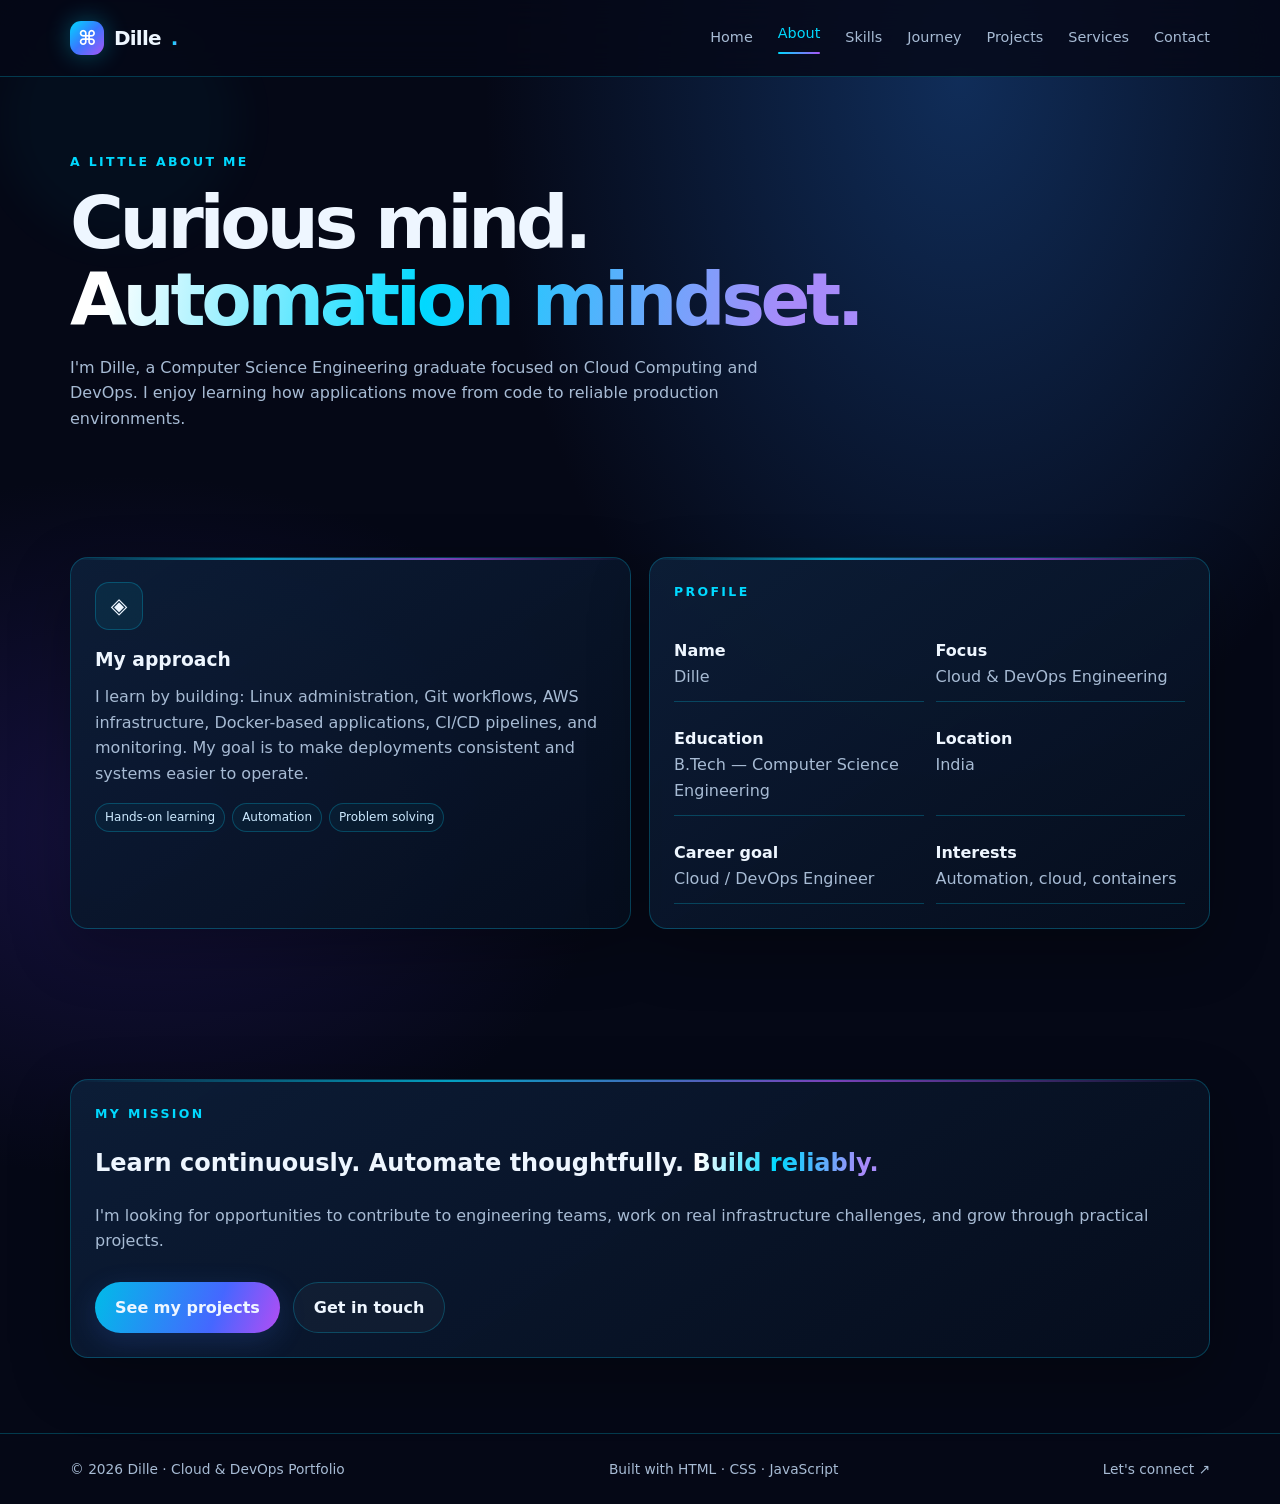
==== about.html @ 9fa3e23a "my-porfolio" ====
<!DOCTYPE html>
<html lang="en">
<head>
    <meta charset="UTF-8">
    <meta name="viewport" content="width=device-width, initial-scale=1.0">
    <meta name="theme-color" content="#050816">
    <meta name="description" content="Dille's Cloud and DevOps Engineer portfolio">
    <title>About | Dille — DevOps Engineer</title>
    <link rel="stylesheet" href="style.css">
</head>
<body>
    <div class="cursor-glow"></div>
    
    <!-- Navbar Header section -->
    <header class="navbar">
        <div class="container nav-inner">
            <a class="brand" href="index.html">
                <span class="brand-mark">⌘</span>Dille<span class="gradient">.</span>
            </a>
            <nav class="nav-links" aria-label="Main navigation">
                <a class="" href="index.html">Home</a>
                <a class="active" href="about.html">About</a>
                <a class="" href="skills.html">Skills</a>
                <a class="" href="journey.html">Journey</a>
                <a class="" href="projects.html">Projects</a>
                <a class="" href="services.html">Services</a>
                <a class="" href="contact.html">Contact</a>
            </nav>
            <button class="menu-btn" aria-label="Toggle navigation" aria-expanded="false">☰</button>
        </div>
    </header>

    <!-- Main Content Area -->
    <main>
        <!-- Page Hero Section -->
        <section class="container page-hero reveal">
            <div class="eyebrow">A little about me</div>
            <h1>Curious mind.<br><span class="gradient">Automation mindset.</span></h1>
            <p>I'm Dille, a Computer Science Engineering graduate focused on Cloud Computing and DevOps. I enjoy learning how applications move from code to reliable production environments.</p>
        </section>

        <!-- Two-Column Profile & Approach Grid -->
        <section class="container section">
            <div class="grid two">
                <!-- Approach Card -->
                <article class="card reveal">
                    <div class="icon-box">◈</div>
                    <h3>My approach</h3>
                    <p>I learn by building: Linux administration, Git workflows, AWS infrastructure, Docker-based applications, CI/CD pipelines, and monitoring. My goal is to make deployments consistent and systems easier to operate.</p>
                    <div class="tags">
                        <span class="tag">Hands-on learning</span>
                        <span class="tag">Automation</span>
                        <span class="tag">Problem solving</span>
                    </div>
                </article>

                <!-- Profile List Card -->
                <article class="card reveal">
                    <div class="eyebrow">Profile</div>
                    <div class="profile-list">
                        <div class="profile-item"><strong>Name</strong>Dille</div>
                        <div class="profile-item"><strong>Focus</strong>Cloud & DevOps Engineering</div>
                        <div class="profile-item"><strong>Education</strong>B.Tech — Computer Science Engineering</div>
                        <div class="profile-item"><strong>Location</strong>India</div>
                        <div class="profile-item"><strong>Career goal</strong>Cloud / DevOps Engineer</div>
                        <div class="profile-item"><strong>Interests</strong>Automation, cloud, containers</div>
                    </div>
                </article>
            </div>
        </section>

        <!-- Mission & Call to Action Section -->
        <section class="container section">
            <div class="card reveal">
                <div class="eyebrow">My mission</div>
                <h2>Learn continuously. Automate thoughtfully. <span class="gradient">Build reliably.</span></h2>
                <p>I'm looking for opportunities to contribute to engineering teams, work on real infrastructure challenges, and grow through practical projects.</p>
                <div class="actions">
                    <a class="btn primary" href="projects.html">See my projects</a>
                    <a class="btn" href="contact.html">Get in touch</a>
                </div>
            </div>
        </section>
    </main>

    <!-- Footer section -->
    <footer class="footer">
        <div class="container footer-inner">
            <span>© <span data-year>2026</span> Dille · Cloud &amp; DevOps Portfolio</span>
            <span>Built with HTML · CSS · JavaScript</span>
            <a href="contact.html">Let's connect ↗</a>
        </div>
    </footer>

    <script src="script.js"></script>
</body>
</html>
---- style.css ----
:root {
    --bg: #050816;
    --panel: #0b1428;
    --panel2: #0a1d36;
    --text: #eef6ff;
    --muted: #a7bbd4;
    --cyan: #00d9ff;
    --blue: #3977ff;
    --purple: #a855f7;
    --line: rgba(0,217,255,.24);
    --shadow: 0 20px 60px rgba(0,0,0,.3);
}

* {
    box-sizing: border-box;
}

html {
    scroll-behavior: smooth;
}

body {
    margin: 0;
    background: radial-gradient(ellipse at 75% 5%, #102d59 0, transparent 35%), 
                radial-gradient(ellipse at 10% 55%, #15113e 0, transparent 30%), 
                var(--bg);
    color: var(--text);
    font-family: Inter, ui-sans-serif, system-ui, -apple-system, Segoe UI, Arial, sans-serif;
    line-height: 1.6;
    overflow-x: hidden;
}



a {
    color: inherit;
    text-decoration: none;
}

.container {
    width: min(1140px, 92%);
    margin: auto;
}

.navbar {
    position: sticky;
    top: 0;
    z-index: 10;
    background: rgba(5, 8, 22, .82);
    backdrop-filter: blur(18px);
    border-bottom: 1px solid var(--line);
}

.nav-inner {
    min-height: 76px;
    display: flex;
    align-items: center;
    justify-content: space-between;
    gap: 20px;
}

.brand {
    font-weight: 850;
    font-size: 1.25rem;
    letter-spacing: -.04em;
    display: flex;
    align-items: center;
    gap: 10px;
}

.brand-mark {
    display: grid;
    place-items: center;
    width: 34px;
    height: 34px;
    border-radius: 11px;
    background: linear-gradient(135deg, var(--cyan), var(--blue), var(--purple));
    color: #fff;
    box-shadow: 0 0 25px #00d9ff55;
}

.nav-links {
    display: flex;
    gap: clamp(10px, 2vw, 25px);
    align-items: center;
}

.nav-links a {
    font-size: .9rem;
    color: var(--muted);
    transition: .25s;
}

.nav-links a:hover,
.nav-links a.active {
    color: var(--cyan);
}

.nav-links a.active:after {
    content: "";
    display: block;
    height: 2px;
    background: linear-gradient(90deg, var(--cyan), var(--purple));
    margin-top: 6px;
    border-radius: 5px;
}

.menu-btn {
    display: none;
    background: transparent;
    color: var(--text);
    border: 1px solid var(--line);
    border-radius: 10px;
    padding: 8px 12px;
    font-size: 1.1rem;
}

.hero {
    min-height: 78vh;
    display: grid;
    grid-template-columns: 1.05fr .95fr;
    align-items: center;
    gap: 50px;
    padding: 70px 0 55px;
}

.eyebrow {
    color: var(--cyan);
    font-size: .78rem;
    font-weight: 800;
    text-transform: uppercase;
    letter-spacing: .19em;
}

.hero h1 {
    font-size: clamp(3.2rem, 7vw, 6rem);
    line-height: .98;
    letter-spacing: -.07em;
    margin: 18px 0;
}

.gradient {
    background: linear-gradient(100deg, #fff 5%, var(--cyan) 45%, #a78bfa 90%);
    -webkit-background-clip: text;
    background-clip: text;
    color: transparent;
}

.hero h2 {
    font-size: clamp(1.3rem, 2.5vw, 2rem);
    margin: 0 0 15px;
}

.lead {
    max-width: 600px;
    color: var(--muted);
    font-size: 1.05rem;
}

.actions {
    display: flex;
    gap: 13px;
    flex-wrap: wrap;
    margin-top: 28px;
}

.btn {
    display: inline-flex;
    align-items: center;
    justify-content: center;
    gap: 9px;
    border-radius: 999px;
    padding: 12px 20px;
    font-weight: 750;
    border: 1px solid var(--line);
    transition: transform .25s, box-shadow .25s;
    background: rgba(255, 255, 255, .03);
    color: var(--text);
    cursor: pointer;
}

.btn.primary {
    border: 0;
    background: linear-gradient(110deg, #00bce8, #4567ff 65%, #b34df4);
    box-shadow: 0 8px 28px #3977ff30;
}

.btn:hover {
    transform: translateY(-3px);
    box-shadow: 0 10px 30px #00d9ff2b;
}

.hero-art {
    min-height: 420px;
    position: relative;
    display: grid;
    place-items: center;
}

.orb {
    position: absolute;
    width: min(360px, 75vw);
    aspect-ratio: 1;
    border-radius: 50%;
    background: radial-gradient(circle at 35% 25%, #164e8a, #0b1740 55%, #070b19 72%);
    border: 1px solid #00d9ff44;
    box-shadow: 0 0 90px #006aff22, inset 0 0 60px #00d9ff15;
    animation: float 6s ease-in-out infinite;
}

.orb:before,
.orb:after {
    content: "";
    position: absolute;
    inset: 12%;
    border: 1px solid #00d9ff55;
    border-radius: 50%;
    transform: rotateX(67deg) rotateZ(-25deg);
}

.orb:after {
    inset: 1%;
    transform: rotateX(67deg) rotateZ(35deg);
    border-color: #a855f766;
}

.server-stack {
    position: relative;
    z-index: 1;
    display: grid;
    gap: 12px;
    transform: perspective(800px) rotateY(-9deg);
}

.server {
    width: 250px;
    padding: 16px 18px;
    border: 1px solid #00d9ff75;
    border-radius: 14px;
    background: linear-gradient(115deg, #102d50ee, #071326f5);
    box-shadow: 0 10px 35px #0008;
    display: flex;
    align-items: center;
    gap: 14px;
    animation: float 5s ease-in-out infinite;
}

.server:nth-child(2) {
    margin-left: 28px;
    animation-delay: -1.2s;
}

.server:nth-child(3) {
    margin-left: 56px;
    animation-delay: -2.2s;
}

.server-icon {
    font-size: 1.5rem;
    color: var(--cyan);
}

.server strong {
    display: block;
}

.server small {
    color: var(--muted);
}

.sidebar {
    margin-left: auto;
    width: 8px;
    height: 8px;
    border-radius: 50%;
    background: #41f5a5;
    box-shadow: 0 0 12px #41f5a5;
}

.tech-strip {
    display: flex;
    justify-content: space-between;
    gap: 16px;
    flex-wrap: wrap;
    padding: 24px 0;
    border-top: 1px solid var(--line);
    border-bottom: 1px solid var(--line);
    color: var(--muted);
    font-weight: 750;
}


.tech-strip span {
    color: #cce6ff;
}

/* Base Layout Sections */
.section {
    padding: 75px 0;
}

.section-head {
    margin-bottom: 28px;
}

.section-head h1,
.section-head h2 {
    font-size: clamp(2rem, 4vw, 3rem);
    letter-spacing: -.05em;
    line-height: 1.1;
    margin: 8px 0;
}

.section-head p {
    color: var(--muted);
    max-width: 700px;
}

/* Layout Grids */
.grid {
    display: grid;
    grid-template-columns: repeat(3, 1fr);
    gap: 18px;
}

.grid.two {
    grid-template-columns: repeat(2, 1fr);
}

/* UI Cards and Elements */
.card {
    position: relative;
    padding: 24px;
    border: 1px solid var(--line);
    border-radius: 18px;
    background: linear-gradient(145deg, rgba(13, 31, 57, .9), rgba(6, 14, 30, .92));
    box-shadow: var(--shadow);
    transition: transform .25s, border-color .25s;
    overflow: hidden;
}

.card:before {
    content: "";
    position: absolute;
    inset: 0 auto auto 0;
    width: 100%;
    height: 2px;
    background: linear-gradient(90deg, transparent, var(--cyan), var(--purple), transparent);
    opacity: .7;
}

.card:hover {
    transform: translateY(-5px);
    border-color: #00d9ff77;
}

.icon-box {
    width: 48px;
    height: 48px;
    display: grid;
    place-items: center;
    background: #00d9ff12;
    border: 1px solid var(--line);
    border-radius: 14px;
    font-size: 1.35rem;
    margin-bottom: 15px;
}

.card h3 {
    margin: 4px 0 9px;
}

.card p {
    color: var(--muted);
    margin: 0;
}

/* Component Badges and Subsections */
.tags {
    display: flex;
    flex-wrap: wrap;
    gap: 7px;
    margin-top: 16px;
}

.tag {
    font-size: .75rem;
    border: 1px solid var(--line);
    color: #cdeaff;
    background: #00d9ff0a;
    border-radius: 999px;
    padding: 4px 9px;
}

.page-hero {
    padding: 75px 0 35px;
}

.page-hero h1 {
    font-size: clamp(2.7rem, 6vw, 4.6rem);
    letter-spacing: -.06em;
    line-height: 1.05;
    margin: 12px 0;
}

.page-hero p {
    color: var(--muted);
    max-width: 700px;
}

/* Profile List Configurations */
.profile-list {
    display: grid;
    grid-template-columns: repeat(2, 1fr);
    gap: 12px;
    margin-top: 24px;
}

.profile-item {
    border-bottom: 1px solid var(--line);
    padding: 12px 0;
    color: var(--muted);
}

.profile-item strong {
    color: var(--text);
    display: block;
}

/* Interactive Components & Timelines */
.timeline {
    position: relative;
    margin: 25px 0 0 13px;
    padding-left: 30px;
    border-left: 1px solid #00d9ff77;
}

.timeline-item {
    position: relative;
    padding: 0 0 30px;
}

.timeline-item:before {
    content: "";
    position: absolute;
    left: -37px;
    top: 6px;
    width: 13px;
    height: 13px;
    border-radius: 50%;
    background: var(--cyan);
    box-shadow: 0 0 16px #00d9ff;
}

.timeline-item .date {
    color: var(--cyan);
    font-size: .8rem;
    font-weight: 800;
    letter-spacing: .08em;
}

.timeline-item h3 {
    margin: 5px 0;
}

.skill-row {
    display: flex;
    align-items: center;
    justify-content: space-between;
    gap: 15px;
}

.skillbar {
    height: 7px;
    border-radius: 10px;
    background: #ffffff12;
    margin-top: 12px;
    overflow: hidden;
}

.skillbar span {
    display: block;
    height: 100%;
    border-radius: 10px;
    background: linear-gradient(90deg, var(--cyan), var(--blue), var(--purple));
    width: var(--level);
    animation: grow 1.3s ease both;
}

.project-top {
    display: flex;
    align-items: center;
    justify-content: space-between;
    gap: 12px;
}

.project-symbol {
    font-size: 1.7rem;
}

.project-link {
    color: var(--cyan);
    font-size: .9rem;
    font-weight: 750;
    display: inline-block;
    margin-top: 17px;
}

/* Form and Contact Components */
.contact-layout {
    display: grid;
    grid-template-columns: .8fr 1.2fr;
    gap: 25px;
}

.contact-method {
    padding: 15px 0;
    border-bottom: 1px solid var(--line);
    color: var(--muted);
}

.contact-method strong {
    display: block;
    color: var(--text);
}

form {
    display: grid;
    gap: 13px;
}

label {
    font-size: .86rem;
    color: #d7e8fa;
}

input,
textarea {
    width: 100%;
    padding: 13px 14px;
    border-radius: 11px;
    border: 1px solid #244365;
    background: #061023;
    color: var(--text);
    font: inherit;
    outline: none;
}

input:focus,
textarea:focus {
    border-color: var(--cyan);
    box-shadow: 0 0 0 3px #00d9ff13;
}

textarea {
    min-height: 135px;
    resize: vertical;
}

.notice {
    color: var(--muted);
    font-size: .83rem;
}

/* Footer & Global Decorative Items */
.footer {
    border-top: 1px solid var(--line);
    padding: 24px 0;
    color: var(--muted);
    font-size: .86rem;
}

.footer-inner {
    display: flex;
    justify-content: space-between;
    gap: 14px;
    flex-wrap: wrap;
}

.reveal {
    opacity: 0;
    transform: translateY(18px);
    transition: opacity .7s ease, transform .7s ease;
}

.reveal.visible {
    opacity: 1;
    transform: none;
}

.cursor-glow {
    position: fixed;
    width: 240px;
    height: 240px;
    border-radius: 50%;
    background: #00d9ff08;
    pointer-events: none;
    z-index: -1;
    filter: blur(20px);
}

.socials {
    display: flex;
    gap: 10px;
    margin-top: 24px;
}

.socials a {
    border: 1px solid var(--line);
    border-radius: 10px;
    padding: 8px 12px;
    color: var(--muted);
}

.socials a:hover {
    color: var(--cyan);
    border-color: var(--cyan);
}

/* Core Animations */
@keyframes float {
    0%, 100% {
        transform: translateY(0);
    }
    50% {
        transform: translateY(-12px);
    }
}

@keyframes grow {
    from {
        width: 0;
    }
    to {
        width: var(--level);
    }
}

/* Media Queries (Responsive Styling) */
@media(max-width: 850px) {
    .nav-links {
        display: none;
        position: absolute;
        left: 4%;
        right: 4%;
        top: 70px;
        padding: 18px;
        background: #081226;
        border: 1px solid var(--line);
        border-radius: 16px;
        flex-direction: column;
        align-items: stretch;
    }

    .nav-links.open {
        display: flex;
    }

    .nav-links a {
        padding: 7px;
    }

    .menu-btn {
        display: block;
    }

    .hero {
        grid-template-columns: 1fr;
        gap: 20px;
        padding-top: 50px;
    }

    .hero-art {
        min-height: 350px;
    }

    .grid {
        grid-template-columns: repeat(2, 1fr);
    }

    .contact-layout {
        grid-template-columns: 1fr;
    }

    .tech-strip {
        justify-content: center;
    }
}

@media(max-width: 560px) {
    .grid,
    .grid.two {
        grid-template-columns: 1fr;
    }

    .profile-list {
        grid-template-columns: 1fr;
    }

    .hero h1 {
        font-size: 3.5rem;
    }

    .hero-art {
        min-height: 300px;
    }

    .server {
        width: 220px;
    }

    .server:nth-child(2) {
        margin-left: 16px;
    }

    .server:nth-child(3) {
        margin-left: 32px;
    }

    .section {
        padding: 55px 0;
    }

    .page-hero {
        padding-top: 55px;
    }
}
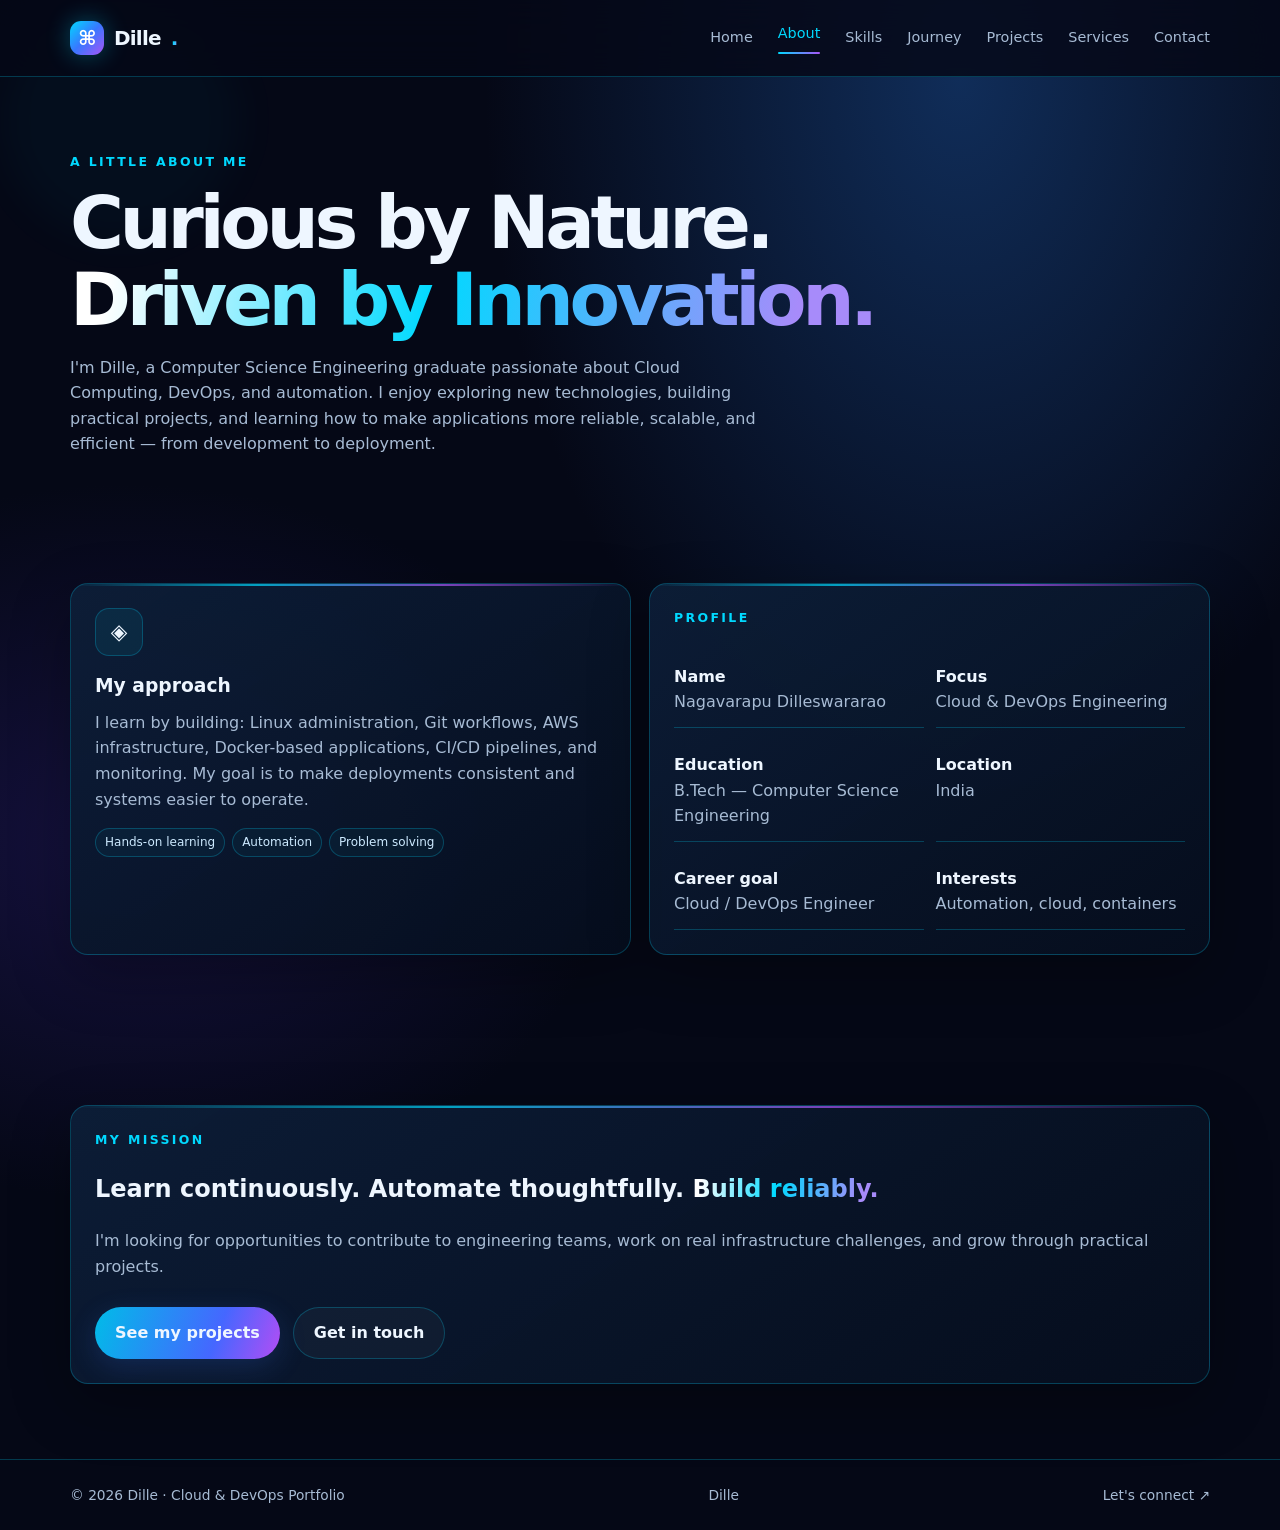
==== commit 0a4a6b89: "contact.html" ====
--- a/about.html
+++ b/about.html
@@ -35,8 +35,8 @@
         <!-- Page Hero Section -->
         <section class="container page-hero reveal">
             <div class="eyebrow">A little about me</div>
-            <h1>Curious mind.<br><span class="gradient">Automation mindset.</span></h1>
-            <p>I'm Dille, a Computer Science Engineering graduate focused on Cloud Computing and DevOps. I enjoy learning how applications move from code to reliable production environments.</p>
+            <h1>Curious by Nature.<br><span class="gradient"> Driven by Innovation.</span></h1>
+            <p>I'm Dille, a Computer Science Engineering graduate passionate about Cloud Computing, DevOps, and automation. I enjoy exploring new technologies, building practical projects, and learning how to make applications more reliable, scalable, and efficient — from development to deployment.</p>
         </section>
 
         <!-- Two-Column Profile & Approach Grid -->
@@ -58,7 +58,7 @@
                 <article class="card reveal">
                     <div class="eyebrow">Profile</div>
                     <div class="profile-list">
-                        <div class="profile-item"><strong>Name</strong>Dille</div>
+                        <div class="profile-item"><strong>Name</strong>Nagavarapu Dilleswararao</div>
                         <div class="profile-item"><strong>Focus</strong>Cloud & DevOps Engineering</div>
                         <div class="profile-item"><strong>Education</strong>B.Tech — Computer Science Engineering</div>
                         <div class="profile-item"><strong>Location</strong>India</div>
@@ -87,7 +87,7 @@
     <footer class="footer">
         <div class="container footer-inner">
             <span>© <span data-year>2026</span> Dille · Cloud &amp; DevOps Portfolio</span>
-            <span>Built with HTML · CSS · JavaScript</span>
+            <span>Dille</span>
             <a href="contact.html">Let's connect ↗</a>
         </div>
     </footer>
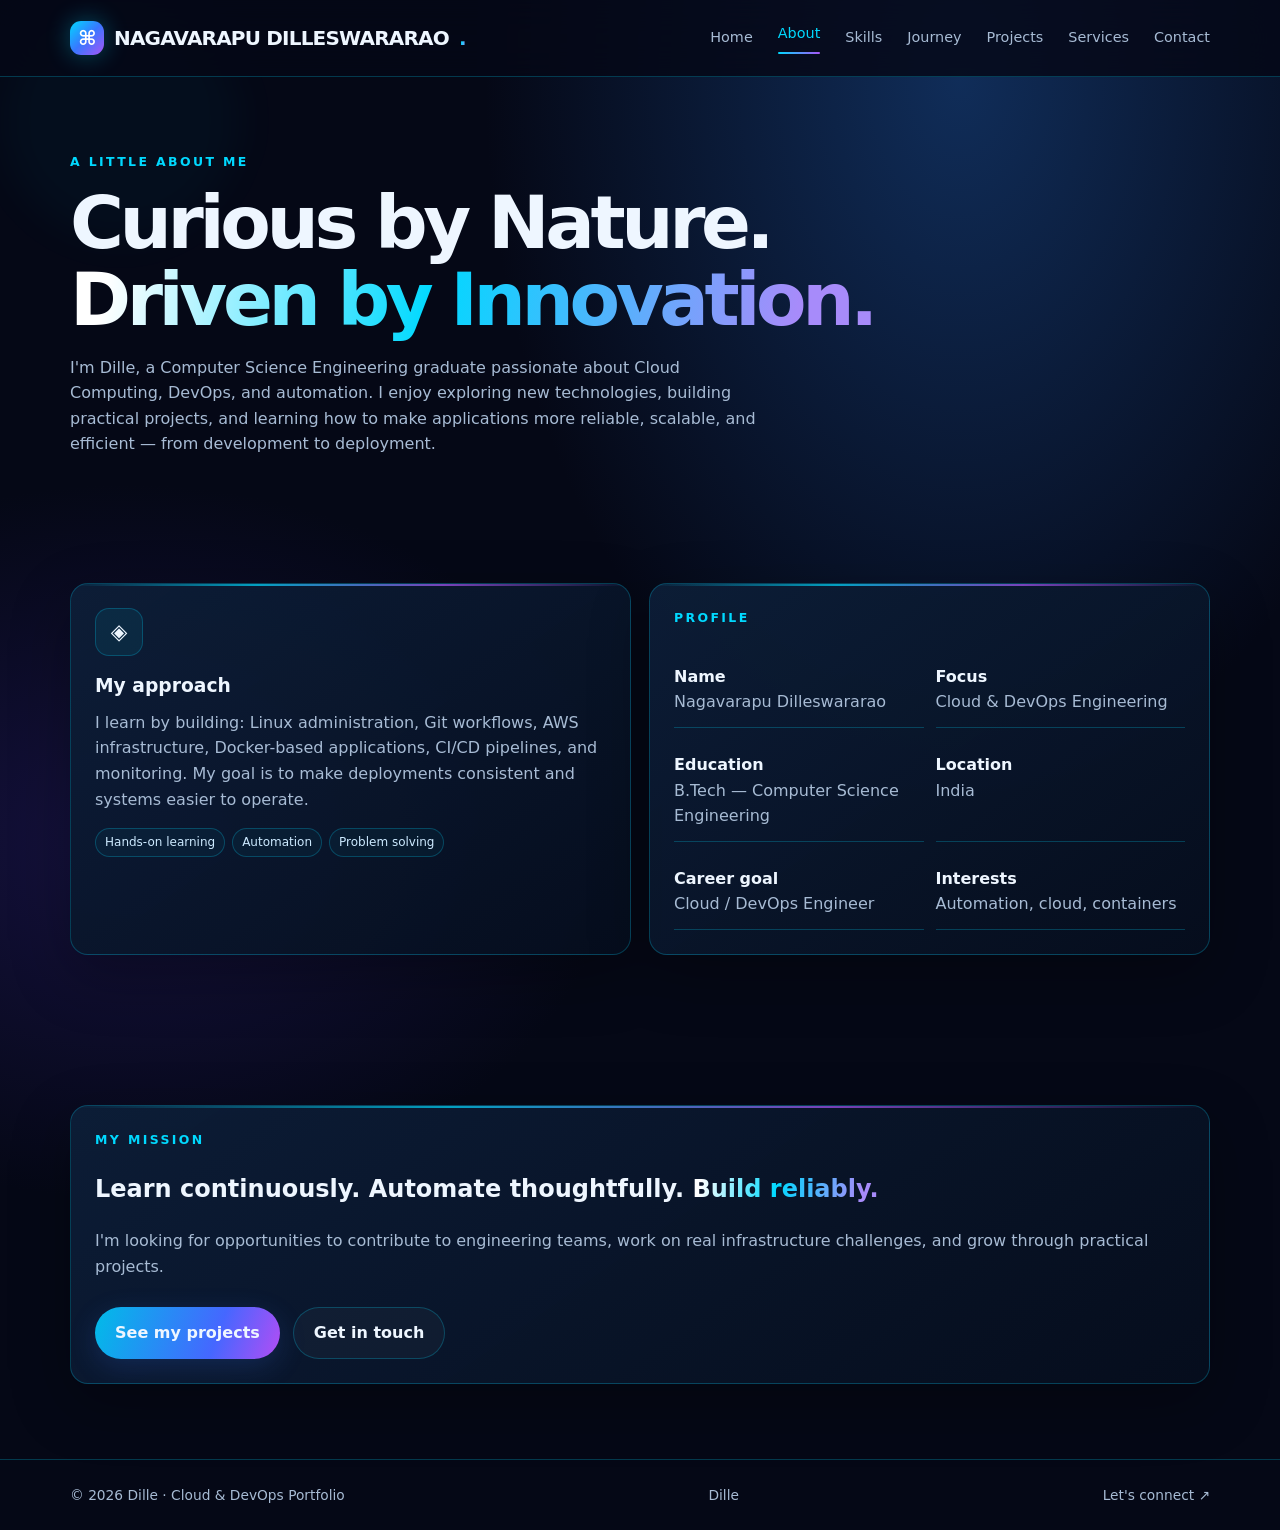
==== commit 70f991dd: "contact.html" ====
--- a/about.html
+++ b/about.html
@@ -15,7 +15,7 @@
     <header class="navbar">
         <div class="container nav-inner">
             <a class="brand" href="index.html">
-                <span class="brand-mark">⌘</span>Dille<span class="gradient">.</span>
+                <span class="brand-mark">⌘</span>NAGAVARAPU DILLESWARARAO<span class="gradient">.</span>
             </a>
             <nav class="nav-links" aria-label="Main navigation">
                 <a class="" href="index.html">Home</a>
